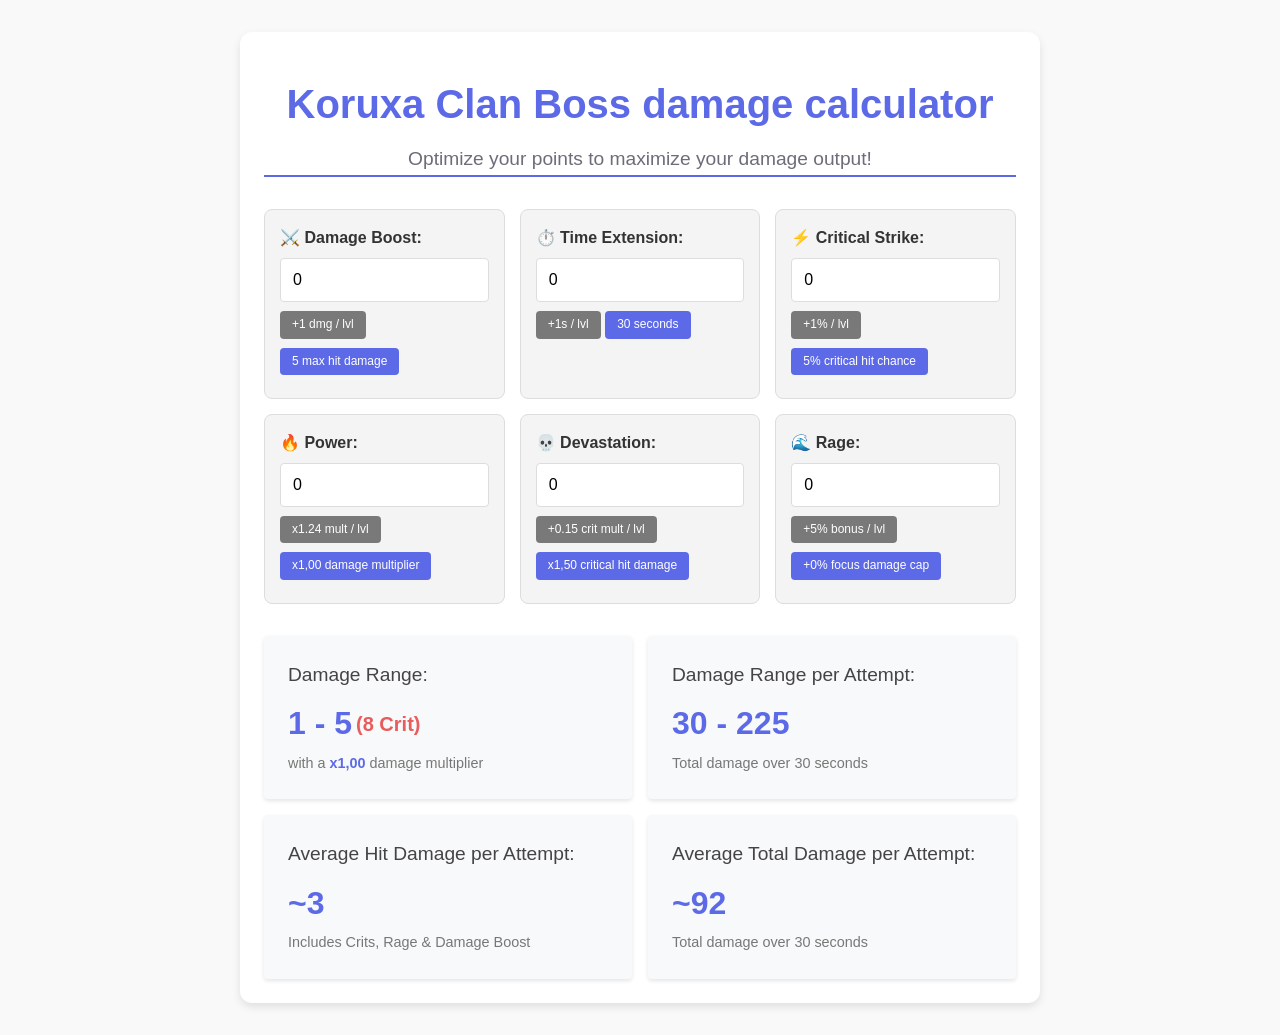
==== index.html @ ac02713d "v1.4" ====
<!DOCTYPE html>
<html lang="fr">

<head>
    <meta charset="UTF-8">
    <meta name="viewport" content="width=device-width, initial-scale=1.0">
    <title>Koruxa Clan Boss Damage Calculator</title>
    <link rel="stylesheet" href="./assets/css/calculator.css">
</head>

<body>
    <div class="container">
        <header>
            <h1>Koruxa Clan Boss damage calculator</h1>
            <p class="subtitle">Optimize your points to maximize your damage output!</p>
        </header>

        <div class="stat-grid">
            <div class="stat-card">
                <label>⚔️ Damage Boost:</label>
                <input type="number" id="lvlDamage" value="0" min="0" step="1">
                <div class="label white">+1 dmg / lvl</div>
                <div class="label" id="boostValue"></div>
            </div>
            <div class="stat-card">
                <label>⏱️ Time Extension:</label>
                <input type="number" id="lvlTime" value="0" min="0" max="30" step="1">
                <div class="label white">+1s / lvl </div>
                <div class="label" id="timeValue"></div>
            </div>
            <div class="stat-card">
                <label>⚡ Critical Strike:</label>
                <input type="number" id="lvlCrit" value="0" min="0" max="25" step="1">
                <div class="label white">+1% / lvl</div>
                <div class="label" id="critValue"></div>
            </div>
            <div class="stat-card">
                <label>🔥 Power:</label>
                <input type="number" id="lvlPower" value="0" min="0" step="1">
                <div class="label white">x1.24 mult / lvl</div>
                <div class="label" id="powerValue"></div>
            </div>
            <div class="stat-card">
                <label>💀 Devastation:</label>
                <input type="number" id="lvlDevastation" value="0" min="0" max="20" step="1">
                <div class="label white">+0.15 crit mult / lvl</div>
                <div class="label" id="devastationValue"></div>
            </div>
            <div class="stat-card">
                <label>🌊 Rage:</label>
                <input type="number" id="lvlRage" value="0" min="0" max="15" step="1">
                <div class="label white">+5% bonus / lvl</div>
                <div class="label" id="rageValue"></div>
            </div>
        </div>

        <div class="result-container">
            <div class="result-box">
                <div class="result-title">Damage Range:</div>
                <div class="result-value" id="rangeHitValue">0</div>
                <div class="info-text" id="rangeHitDesc"></div>
            </div>

            <div class="result-box">
                <div class="result-title">Damage Range per Attempt:</div>
                <div class="result-value" id="rangeAttemptValue">0</div>
                <div class="info-text">Total damage over <span id="combatDuration">30</span> seconds</div>
            </div>

            <div class="result-box">
                <div class="result-title">Average Hit Damage per Attempt:</div>
                <div class="result-value" id="avgHitValue">0</div>
                <p class="info-text red">Includes Crits, Rage & Damage Boost</p>
            </div>

            <div class="result-box">
                <div class="result-title">Average Total Damage per Attempt:</div>
                <div class="result-value" id="avgAttemptValue">0</div>
                <div class="info-text">Total damage over <span id="combatDuration2">30</span> seconds</div>
            </div>
        </div>
    </div>

    <script src="./assets/js/boss.js" type="text/javascript"></script>
</body>

</html>
---- assets/css/calculator.css ----
:root {
    --primary-color: #5d6ae7;
    --secondary-color: #f0f4ff;
    --text-color: #333;
    --background-color: #f9f9f9;
}

* {
    margin: 0;
    padding: 0;
    box-sizing: border-box;
    font-family: 'Segoe UI', Tahoma, Geneva, Verdana, sans-serif;
}

body {
    background-color: var(--background-color);
    color: var(--text-color);
    line-height: 1.6;
    padding: 2rem;
}

.container {
    max-width: 800px;
    margin: 0 auto;
    padding: 1.5rem;
    background-color: white;
    box-shadow: 0 4px 8px rgba(0, 0, 0, 0.1);
    border-radius: 12px;
}

header {
    text-align: center;
    margin-bottom: 2rem;
    padding-top: 1rem;
    border-bottom: 2px solid var(--primary-color);
}

h1 {
    font-size: 2.5rem;
    margin-bottom: 0.5rem;
    color: var(--primary-color);
    font-weight: 700;
}

.subtitle {
    font-size: 1.2rem;
    color: #6c6d79;
    margin-bottom: 1rem;
    max-width: 500px;
    margin: 0 auto;
}

.input-group {
    display: flex;
    flex-wrap: wrap;
    gap: 1rem;
    margin-bottom: 2rem;
}

.input-container {
    flex: 1 1 300px;
    position: relative;
}

label {
    display: block;
    margin-bottom: 0.5rem;
    font-weight: 600;
}

input[type="number"] {
    width: 100%;
    padding: 0.75rem;
    border-radius: 4px;
    margin-bottom: 0.5rem;
    border: 1px solid #ddd;
    box-sizing: border-box;
    font-size: 1rem;
}

input[type="number"]:focus {
    outline: none;
    border-color: var(--primary-color);
    box-shadow: 0 0 0 2px rgba(93, 109, 237, 0.2);
}

.label {
    display: inline-flex;
    padding: 0.25rem 0.75rem;
    border-radius: 4px;
    margin-bottom: 0.5rem;
    background: #5d6ae7;
    box-sizing: border-box;
    font-size: .75rem;
    color: white;
}

.label.white {
    background: rgb(0 0 0 / 50%);
}

.marked {
    display: block;
    font-weight: bold;
    color: #5d6ae7;
}

.marked.small {
    font-size: 1.25rem;
    font-weight: bold;
}

.red {
    color: rgb(231, 93, 93);
}

.slider-container {
    display: flex;
    align-items: center;
    gap: 0.5rem;
    margin-bottom: 1rem;
}

.slider-value {
    font-size: 0.9rem;
    color: #777;
}

input[type="range"] {
    width: 100%;
    height: 5px;
    border-radius: 4px;
    background-color: var(--primary-color);
    box-sizing: border-box;
    position: relative;
    outline: none;
}

input[type="range"]::-webkit-slider-thumb {
    width: 10px;
    height: 10px;
    border-radius: 50%;
    background-color: white;
    box-shadow: 0 0 4px rgba(0, 0, 0, 0.2);
    cursor: pointer;
    position: relative;
}

input[type="range"]::-webkit-slider-thumb::after {
    content: '';
    position: absolute;
    top: -5px;
    left: -5px;
    width: 10px;
    height: 10px;
    border-radius: 50%;
    background-color: var(--primary-color);
    box-shadow: inset 0 0 4px rgba(0, 0, 0, 0.2);
}

input[type="range"]::-moz-range-thumb {
    width: 10px;
    height: 10px;
    border-radius: 50%;
    background-color: white;
    box-shadow: 0 0 4px rgba(0, 0, 0, 0.2);
    cursor: pointer;
}

input[type="range"]::-ms-thumb {
    width: 10px;
    height: 10px;
    border-radius: 50%;
    background-color: white;
    box-shadow: 0 0 4px rgba(0, 0, 0, 0.2);
    cursor: pointer;
}

.result-container {
    display: flex;
    flex-wrap: wrap;
    gap: 1rem;
    margin-top: 2rem;
}

.result-box {
    background-color: #f8f9fa;
    border-radius: 4px;
    padding: 1.5rem;
    box-shadow: 0 2px 4px rgba(0, 0, 0, 0.1);
    flex: 1 1 300px;
}

.result-title {
    font-size: 1.2rem;
    margin-bottom: 0.5rem;
    color: #444;
}

.result-value {
    display: flex;
    gap: 0.25rem;
    font-size: 2rem;
    font-weight: 600;
    color: var(--primary-color);
    align-items: center;
    flex-wrap: wrap;
}

.info-text {
    display: inline-flex;
    gap: 0.25rem;
    font-size: 0.9rem;
    color: #777;
    flex-direction: row;
    flex-wrap: wrap;
}

.stat-grid {
    display: grid;
    grid-template-columns: repeat(auto-fit, minmax(200px, 1fr));
    gap: 15px;
    margin: 20px 0;
}

.stat-card {
    background: #f4f4f4;
    padding: 15px;
    border-radius: 8px;
    border: 1px solid #ddd;
}

.tab-buttons {}
.tab-buttons .tab-button {}
.tab-buttons .tab-button:hover {}
.tab-buttons .tab-button.active {}
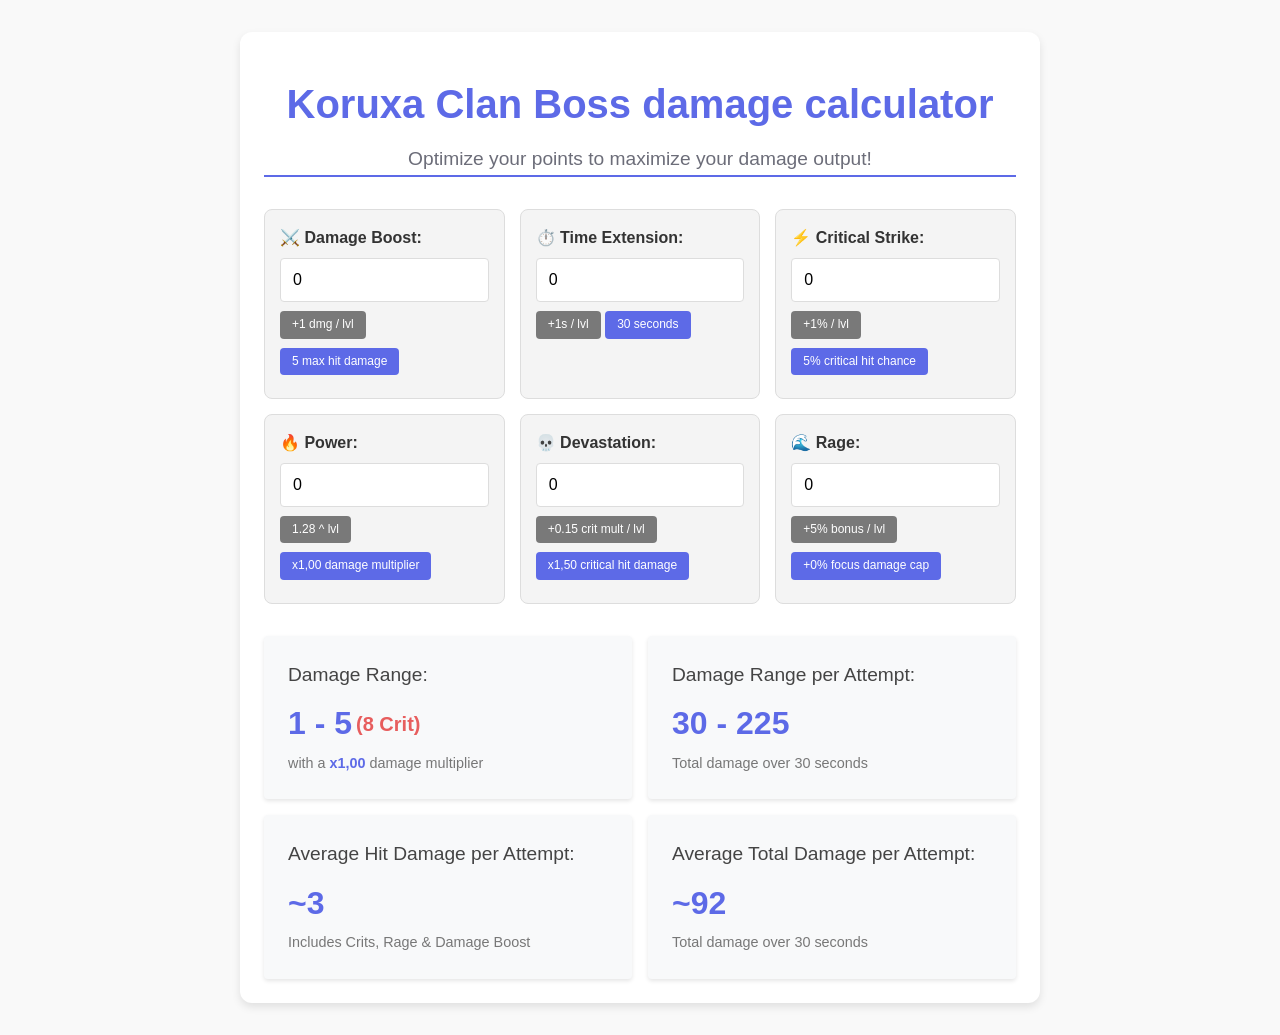
==== commit 69791f0d: "." ====
--- a/index.html
+++ b/index.html
@@ -37,7 +37,7 @@
             <div class="stat-card">
                 <label>🔥 Power:</label>
                 <input type="number" id="lvlPower" value="0" min="0" step="1">
-                <div class="label white">x1.24 mult / lvl</div>
+                <div class="label white">1.28 ^ lvl</div>
                 <div class="label" id="powerValue"></div>
             </div>
             <div class="stat-card">
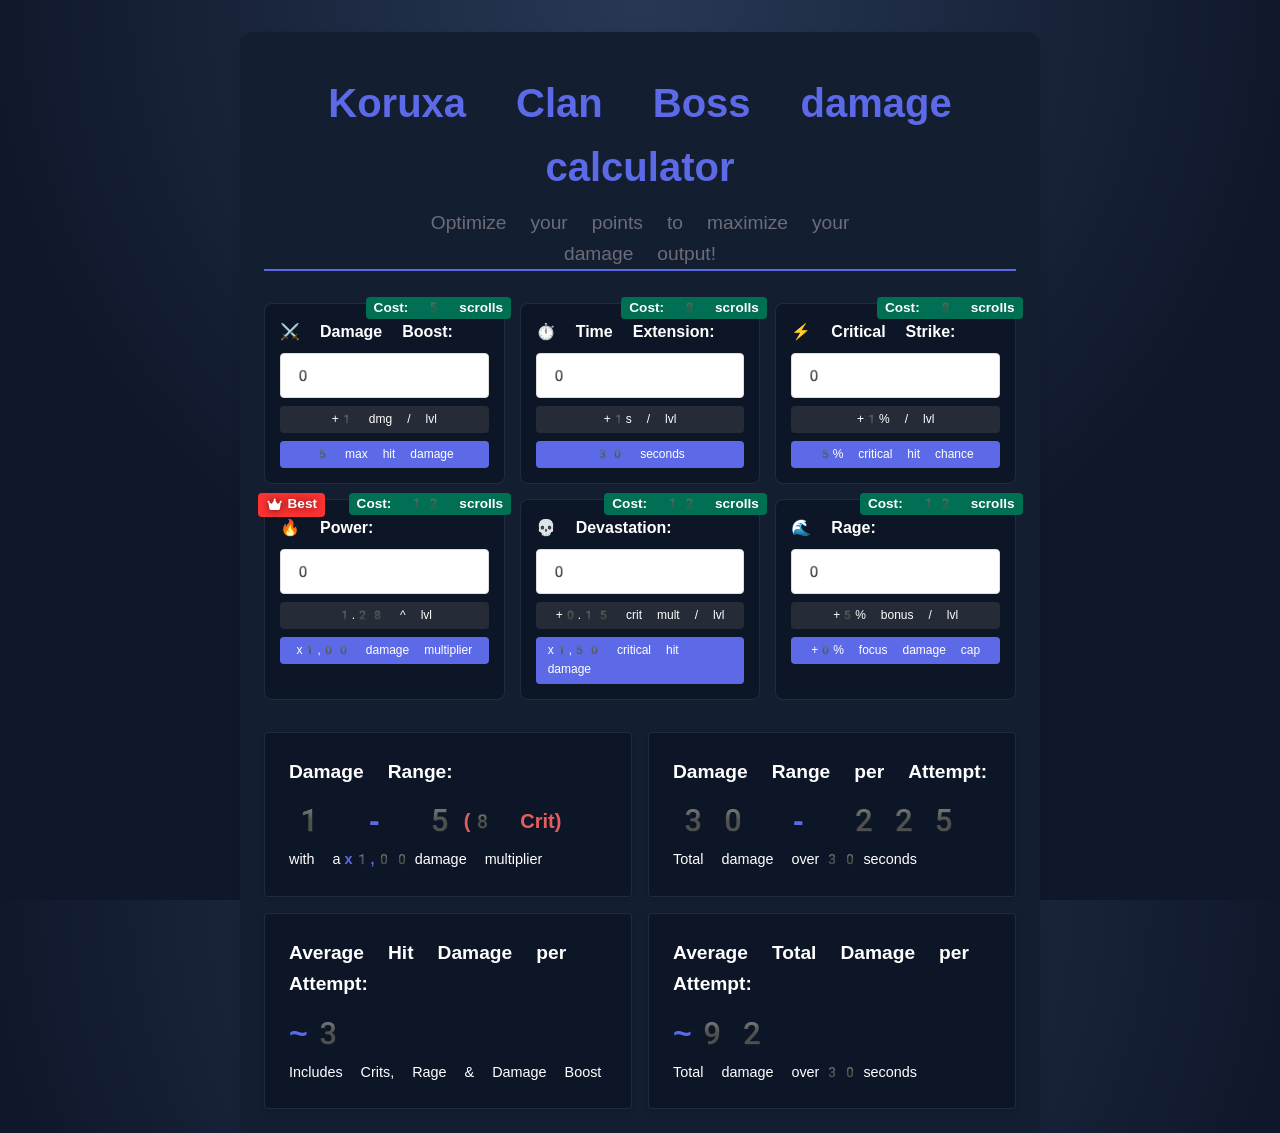
==== commit 5257d440: "update boss helper tool" ====
--- a/index.html
+++ b/index.html
@@ -6,6 +6,7 @@
     <meta name="viewport" content="width=device-width, initial-scale=1.0">
     <title>Koruxa Clan Boss Damage Calculator</title>
     <link rel="stylesheet" href="./assets/css/calculator.css">
+    <link rel="stylesheet" href="https://goldenlys.github.io/Koruxa-Enhancer/assets/css/fa-7.2.0.min.css">
 </head>
 
 <body>
@@ -19,38 +20,57 @@
             <div class="stat-card">
                 <label>⚔️ Damage Boost:</label>
                 <input type="number" id="lvlDamage" value="0" min="0" step="1">
-                <div class="label white">+1 dmg / lvl</div>
-                <div class="label" id="boostValue"></div>
+                <div class="labels">
+                    <div class="label white">+1 dmg / lvl</div>
+                    <div class="label" id="boostValue"></div>
+                    <div class="label green" id="boostCost"></div>
+                </div>
             </div>
             <div class="stat-card">
                 <label>⏱️ Time Extension:</label>
                 <input type="number" id="lvlTime" value="0" min="0" max="30" step="1">
-                <div class="label white">+1s / lvl </div>
-                <div class="label" id="timeValue"></div>
+                <div class="labels">
+                    <div class="label white">+1s / lvl </div>
+                    <div class="label" id="timeValue"></div>
+                    <div class="label green" id="timeCost"></div>
+                </div>
             </div>
             <div class="stat-card">
                 <label>⚡ Critical Strike:</label>
                 <input type="number" id="lvlCrit" value="0" min="0" max="25" step="1">
-                <div class="label white">+1% / lvl</div>
-                <div class="label" id="critValue"></div>
+                <div class="labels">
+                    <div class="label white">+1% / lvl</div>
+                    <div class="label" id="critValue"></div>
+                    <div class="label green" id="critCost"></div>
+                </div>
             </div>
             <div class="stat-card">
                 <label>🔥 Power:</label>
                 <input type="number" id="lvlPower" value="0" min="0" step="1">
-                <div class="label white">1.28 ^ lvl</div>
-                <div class="label" id="powerValue"></div>
+                <div class="labels">
+                    <div class="label white">1.28 ^ lvl</div>
+                    <div class="label" id="powerValue"></div>
+                    <div class="label green" id="powerCost"></div>
+                    <div class="label red"><i class="fas fa-crown"></i> Best</div>
+                </div>
             </div>
             <div class="stat-card">
                 <label>💀 Devastation:</label>
                 <input type="number" id="lvlDevastation" value="0" min="0" max="20" step="1">
-                <div class="label white">+0.15 crit mult / lvl</div>
-                <div class="label" id="devastationValue"></div>
+                <div class="labels">
+                    <div class="label white">+0.15 crit mult / lvl</div>
+                    <div class="label" id="devastationValue"></div>
+                    <div class="label green" id="devastationCost"></div>
+                </div>
             </div>
             <div class="stat-card">
                 <label>🌊 Rage:</label>
                 <input type="number" id="lvlRage" value="0" min="0" max="15" step="1">
-                <div class="label white">+5% bonus / lvl</div>
-                <div class="label" id="rageValue"></div>
+                <div class="labels">
+                    <div class="label white">+5% bonus / lvl</div>
+                    <div class="label" id="rageValue"></div>
+                    <div class="label green" id="rageCost"></div>
+                </div>
             </div>
         </div>
 
--- a/assets/css/calculator.css
+++ b/assets/css/calculator.css
@@ -1,29 +1,39 @@
+@font-face {
+    font-family: 'emoji';
+    src: url('https://goldenlys.github.io/Koruxa-Enhancer/assets/fonts/NotoColorEmoji.ttf') format('truetype');
+}
+
 :root {
     --primary-color: #5d6ae7;
     --secondary-color: #f0f4ff;
-    --text-color: #333;
+    --text-color: #fff;
     --background-color: #f9f9f9;
+    --surface: #131e31;
+    --surface2: rgb(13 22 39);
 }
 
 * {
     margin: 0;
     padding: 0;
     box-sizing: border-box;
-    font-family: 'Segoe UI', Tahoma, Geneva, Verdana, sans-serif;
+    font-family: 'Segoe UI', Tahoma, Geneva, Verdana, 'emoji', sans-serif;
 }
 
 body {
     background-color: var(--background-color);
+    background-image: radial-gradient(circle at top, #283855 0, #0f172a 60%);
     color: var(--text-color);
     line-height: 1.6;
     padding: 2rem;
+    width: 100vw;
+    height: 100vh;
 }
 
 .container {
     max-width: 800px;
     margin: 0 auto;
     padding: 1.5rem;
-    background-color: white;
+    background-color: var(--surface);
     box-shadow: 0 4px 8px rgba(0, 0, 0, 0.1);
     border-radius: 12px;
 }
@@ -84,19 +94,58 @@
     box-shadow: 0 0 0 2px rgba(93, 109, 237, 0.2);
 }
 
+.labels {
+    display: flex;
+    gap: 0.5rem;
+    flex-wrap: wrap;
+}
+
+.labels .label {
+    flex: 1 1 50%;
+}
+
 .label {
     display: inline-flex;
     padding: 0.25rem 0.75rem;
     border-radius: 4px;
-    margin-bottom: 0.5rem;
     background: #5d6ae7;
     box-sizing: border-box;
     font-size: .75rem;
     color: white;
+    justify-content: center;
 }
 
 .label.white {
-    background: rgb(0 0 0 / 50%);
+    background: rgb(107 107 107 / 25%);
+}
+
+.label.green {
+    background: rgb(0 111 83);
+    font-size: 0.85rem;
+    line-height: 0.85rem;
+    padding: 0.25rem 0.5rem;
+    font-weight: 600;
+    position: absolute;
+    top: -7.5px;
+    right: -7.5px;
+}
+
+.label.red {
+    background: rgb(255 51 51);
+    color: white;
+    font-size: 0.85rem;
+    line-height: 0.85rem;
+    padding: 0.25rem 0.5rem;
+    font-weight: 600;
+    text-shadow: 0 0 10px rgb(0 0 0 / 75%);
+    position: absolute;
+    top: -7.5px;
+    left: -7.5px;
+}
+
+.label.red>i {
+    line-height: 1rem;
+    margin-right: 5px;
 }
 
 .marked {
@@ -184,17 +233,19 @@
 }
 
 .result-box {
-    background-color: #f8f9fa;
+    background-color: var(--surface2);
     border-radius: 4px;
     padding: 1.5rem;
     box-shadow: 0 2px 4px rgba(0, 0, 0, 0.1);
+    border: 1px solid rgb(148 163 184 / 15%);
     flex: 1 1 300px;
 }
 
 .result-title {
     font-size: 1.2rem;
-    margin-bottom: 0.5rem;
-    color: #444;
+    font-weight: 600;
+    margin-bottom: 0.5rem;
+    color: var(--text-color);
 }
 
 .result-value {
@@ -211,7 +262,7 @@
     display: inline-flex;
     gap: 0.25rem;
     font-size: 0.9rem;
-    color: #777;
+    color: var(--text-color);
     flex-direction: row;
     flex-wrap: wrap;
 }
@@ -224,13 +275,16 @@
 }
 
 .stat-card {
-    background: #f4f4f4;
+    position: relative;
+    background: var(--surface2);
     padding: 15px;
     border-radius: 8px;
-    border: 1px solid #ddd;
-}
-
+    border: 1px solid rgb(148 163 184 / 15%);
+}
+
+/*
 .tab-buttons {}
 .tab-buttons .tab-button {}
 .tab-buttons .tab-button:hover {}
-.tab-buttons .tab-button.active {}+.tab-buttons .tab-button.active {}
+*/
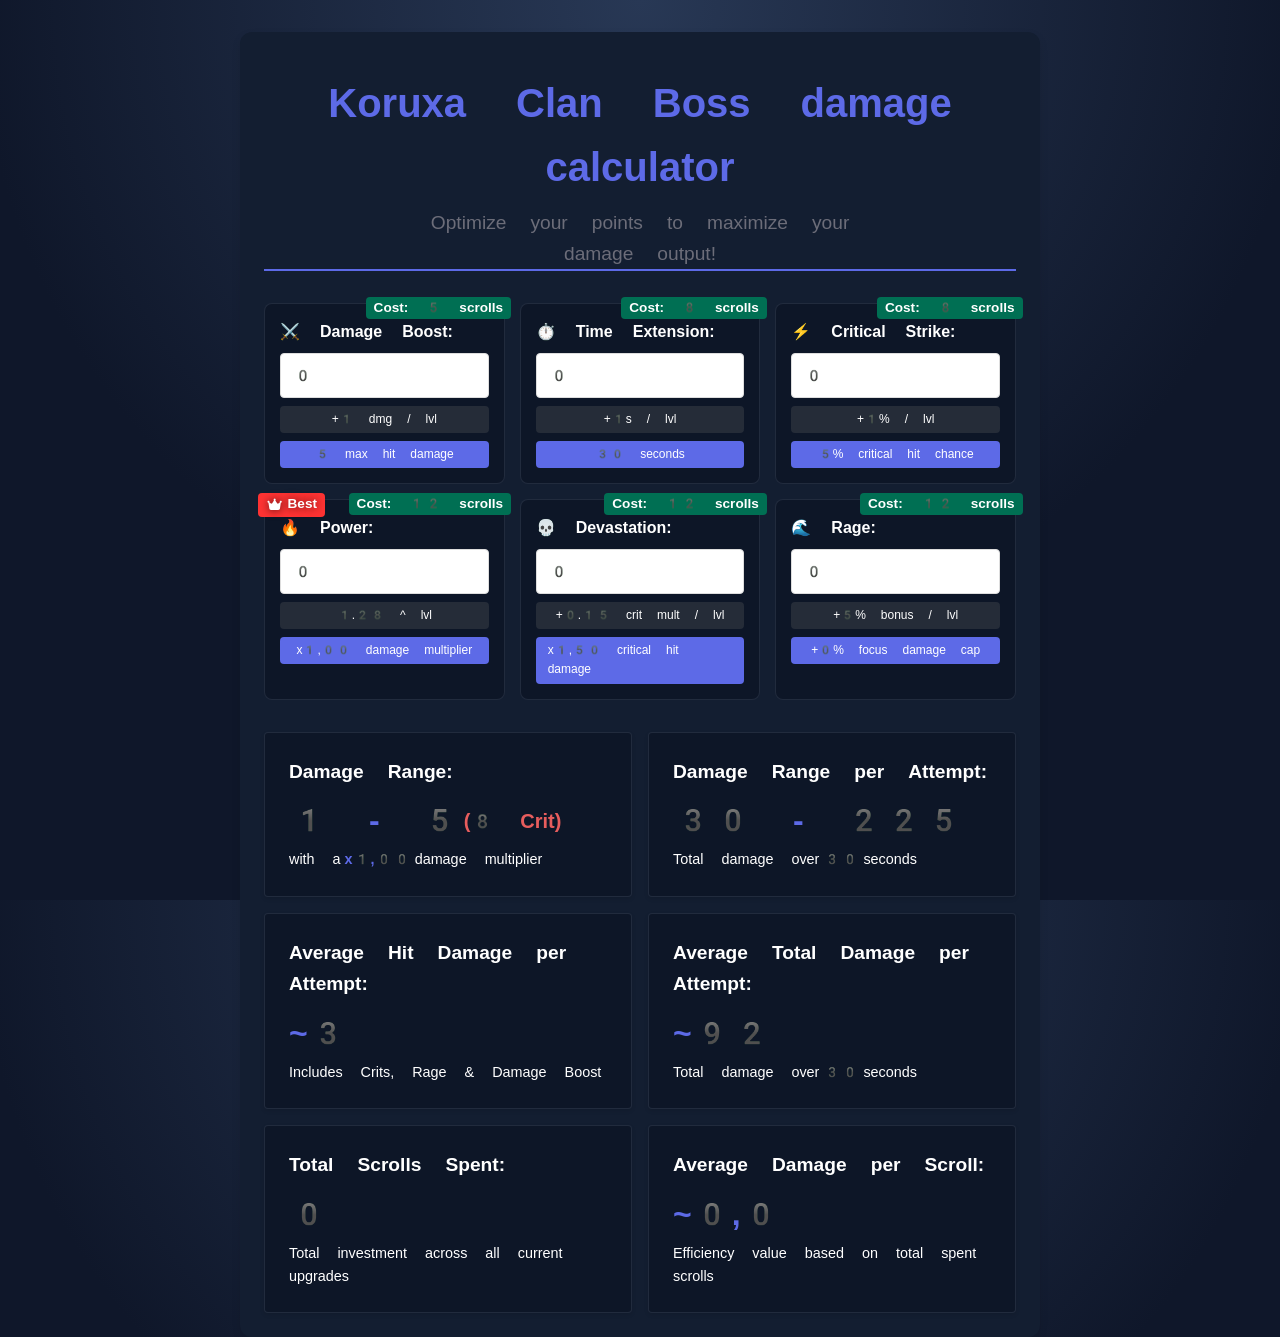
==== commit eb767517: "lol" ====
--- a/index.html
+++ b/index.html
@@ -98,6 +98,18 @@
                 <div class="result-value" id="avgAttemptValue">0</div>
                 <div class="info-text">Total damage over <span id="combatDuration2">30</span> seconds</div>
             </div>
+
+            <div class="result-box">
+                <div class="result-title">Total Scrolls Spent:</div>
+                <div class="result-value" id="totalScrollsSpent">0</div>
+                <p class="info-text red">Total investment across all current upgrades</p>
+            </div>
+
+            <div class="result-box">
+                <div class="result-title">Average Damage per Scroll:</div>
+                <div class="result-value" id="avgDpsPerScroll">0</div>
+                <div class="info-text">Efficiency value based on total spent scrolls</div>
+            </div>
         </div>
     </div>
 
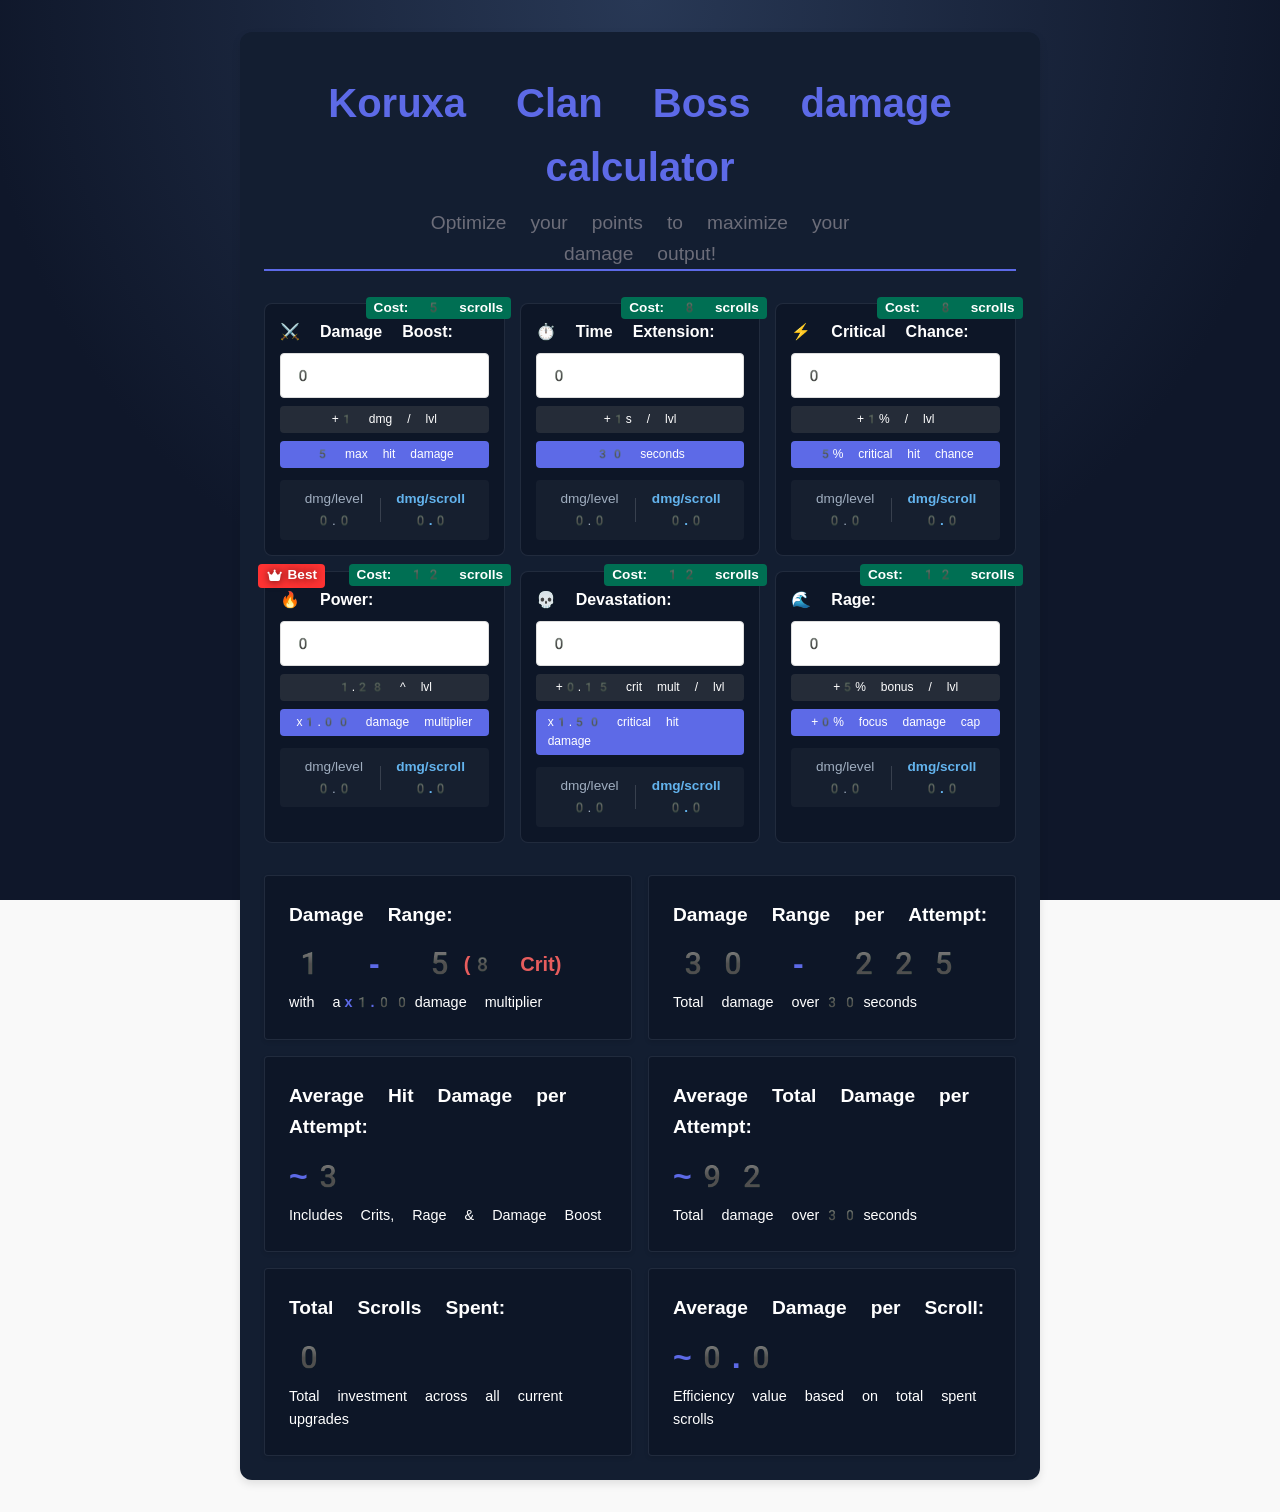
==== commit 39a290bd: "update boss tool" ====
--- a/index.html
+++ b/index.html
@@ -24,6 +24,12 @@
                     <div class="label white">+1 dmg / lvl</div>
                     <div class="label" id="boostValue"></div>
                     <div class="label green" id="boostCost"></div>
+
+                    <div class="efficiency-row">
+                        <span id="boostAvgDmgPerLevel"></span>
+                        <div class="divider"></div>
+                        <span id="boostDmgPerScroll" class="text-highlight"></span>
+                    </div>
                 </div>
             </div>
             <div class="stat-card">
@@ -33,25 +39,43 @@
                     <div class="label white">+1s / lvl </div>
                     <div class="label" id="timeValue"></div>
                     <div class="label green" id="timeCost"></div>
+                    
+                    <div class="efficiency-row">
+                        <span id="timeAvgDmgPerLevel"></span>
+                        <div class="divider"></div>
+                        <span id="timeDmgPerScroll" class="text-highlight"></span>
+                    </div>
                 </div>
             </div>
             <div class="stat-card">
-                <label>⚡ Critical Strike:</label>
+                <label>⚡ Critical Chance:</label>
                 <input type="number" id="lvlCrit" value="0" min="0" max="25" step="1">
                 <div class="labels">
                     <div class="label white">+1% / lvl</div>
                     <div class="label" id="critValue"></div>
                     <div class="label green" id="critCost"></div>
+                    
+                    <div class="efficiency-row">
+                        <span id="critAvgDmgPerLevel"></span>
+                        <div class="divider"></div>
+                        <span id="critDmgPerScroll" class="text-highlight"></span>
+                    </div>
                 </div>
             </div>
             <div class="stat-card">
                 <label>🔥 Power:</label>
                 <input type="number" id="lvlPower" value="0" min="0" step="1">
                 <div class="labels">
+                    <div class="label red"><i class="fas fa-crown"></i> Best</div>
                     <div class="label white">1.28 ^ lvl</div>
                     <div class="label" id="powerValue"></div>
                     <div class="label green" id="powerCost"></div>
-                    <div class="label red"><i class="fas fa-crown"></i> Best</div>
+                    
+                    <div class="efficiency-row">
+                        <span id="powerAvgDmgPerLevel"></span>
+                        <div class="divider"></div>
+                        <span id="powerDmgPerScroll" class="text-highlight"></span>
+                    </div>
                 </div>
             </div>
             <div class="stat-card">
@@ -61,6 +85,12 @@
                     <div class="label white">+0.15 crit mult / lvl</div>
                     <div class="label" id="devastationValue"></div>
                     <div class="label green" id="devastationCost"></div>
+
+                    <div class="efficiency-row">
+                        <span id="devastationAvgDmgPerLevel"></span>
+                        <div class="divider"></div>
+                        <span id="devastationDmgPerScroll" class="text-highlight"></span>
+                    </div>
                 </div>
             </div>
             <div class="stat-card">
@@ -70,6 +100,12 @@
                     <div class="label white">+5% bonus / lvl</div>
                     <div class="label" id="rageValue"></div>
                     <div class="label green" id="rageCost"></div>
+
+                    <div class="efficiency-row">
+                        <span id="rageAvgDmgPerLevel"></span>
+                        <div class="divider"></div>
+                        <span id="rageDmgPerScroll" class="text-highlight"></span>
+                    </div>
                 </div>
             </div>
         </div>
--- a/assets/css/calculator.css
+++ b/assets/css/calculator.css
@@ -22,11 +22,12 @@
 body {
     background-color: var(--background-color);
     background-image: radial-gradient(circle at top, #283855 0, #0f172a 60%);
+    background-attachment: fixed;
     color: var(--text-color);
     line-height: 1.6;
     padding: 2rem;
     width: 100vw;
-    height: 100vh;
+    min-height: 100vh;
 }
 
 .container {
@@ -282,6 +283,30 @@
     border: 1px solid rgb(148 163 184 / 15%);
 }
 
+.efficiency-row {
+    display: flex;
+    justify-content: space-around;
+    align-items: center;
+    text-align: center;
+    font-size: 0.85rem;
+    padding: 8px;
+    background: rgba(255, 255, 255, 0.04);
+    border-radius: 4px;
+    color: #a0aec0;
+    margin-top: 4px;
+}
+
+.efficiency-row .divider {
+    width: 1px;
+    height: 24px;
+    background: rgba(255, 255, 255, 0.15);
+}
+
+.text-highlight {
+    color: #63b3ed;
+    font-weight: bold;
+}
+
 /*
 .tab-buttons {}
 .tab-buttons .tab-button {}
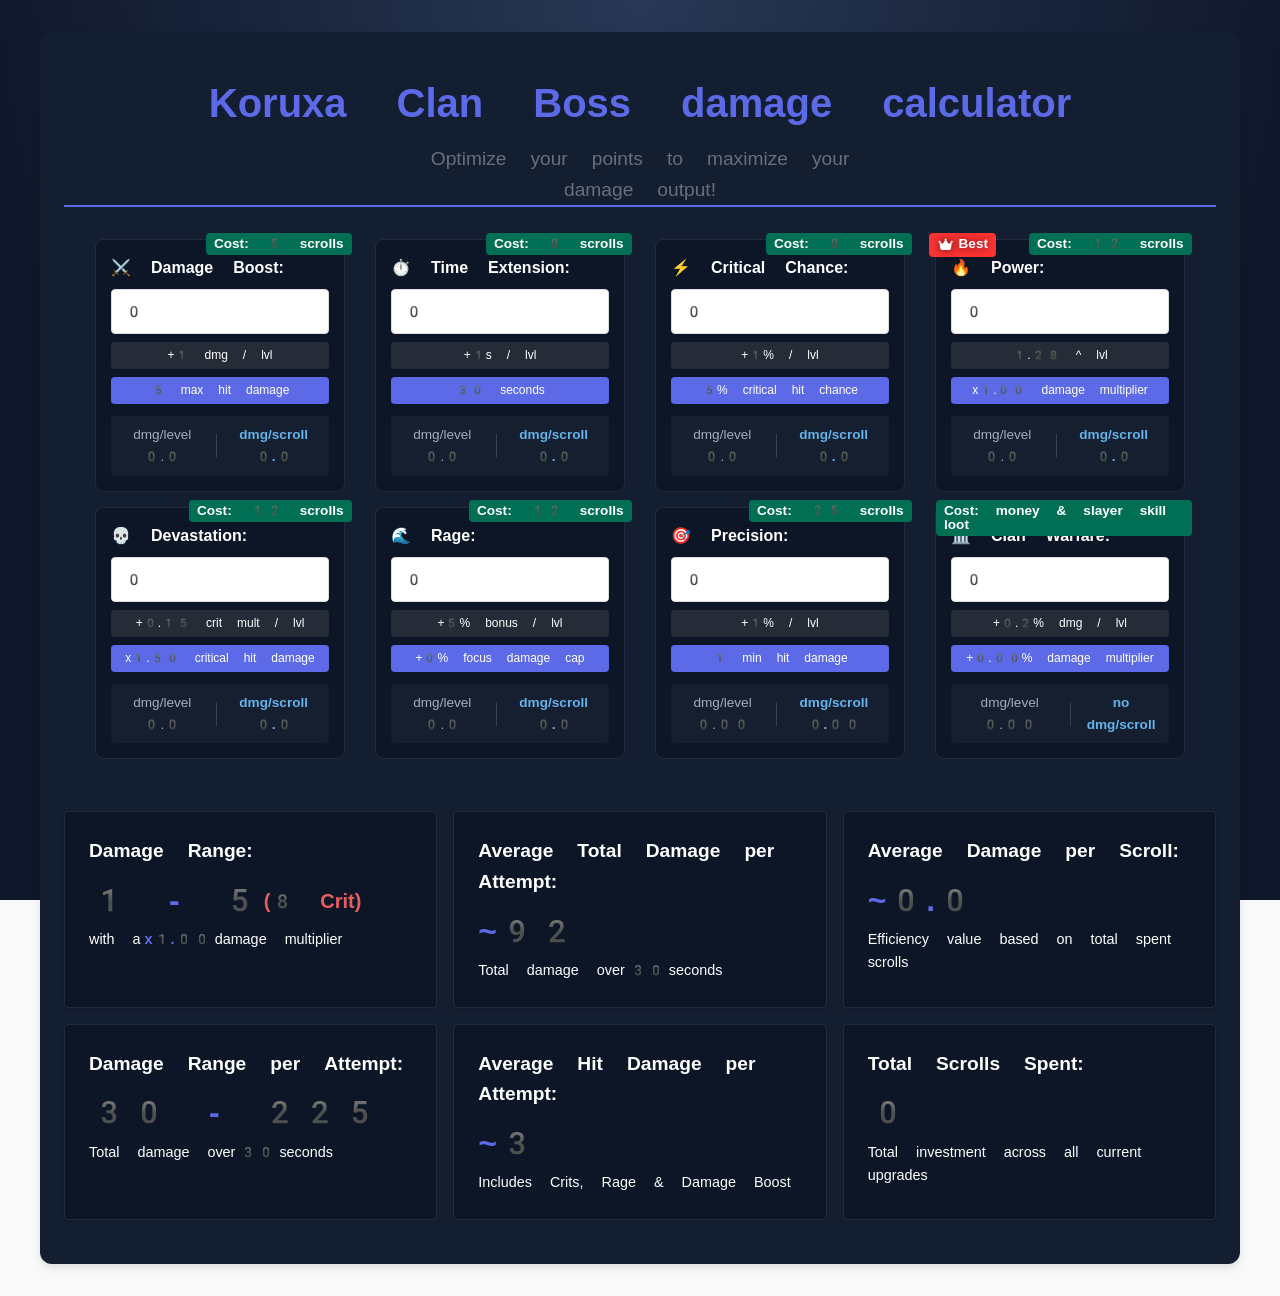
==== commit b389aceb: "Added 2 new bonuses to boss  tool" ====
--- a/index.html
+++ b/index.html
@@ -39,7 +39,7 @@
                     <div class="label white">+1s / lvl </div>
                     <div class="label" id="timeValue"></div>
                     <div class="label green" id="timeCost"></div>
-                    
+
                     <div class="efficiency-row">
                         <span id="timeAvgDmgPerLevel"></span>
                         <div class="divider"></div>
@@ -54,7 +54,7 @@
                     <div class="label white">+1% / lvl</div>
                     <div class="label" id="critValue"></div>
                     <div class="label green" id="critCost"></div>
-                    
+
                     <div class="efficiency-row">
                         <span id="critAvgDmgPerLevel"></span>
                         <div class="divider"></div>
@@ -70,7 +70,7 @@
                     <div class="label white">1.28 ^ lvl</div>
                     <div class="label" id="powerValue"></div>
                     <div class="label green" id="powerCost"></div>
-                    
+
                     <div class="efficiency-row">
                         <span id="powerAvgDmgPerLevel"></span>
                         <div class="divider"></div>
@@ -108,47 +108,78 @@
                     </div>
                 </div>
             </div>
+            <div class="stat-card">
+                <label>🎯 Precision:</label>
+                <input type="number" id="lvlPrecision" value="0" min="0" max="40" step="1">
+                <div class="labels">
+                    <div class="label white">+1% / lvl </div>
+                    <div class="label" id="precisionValue"></div>
+                    <div class="label green" id="precisionCost"></div>
+
+                    <div class="efficiency-row">
+                        <span id="precisionAvgDmgPerLevel"></span>
+                        <div class="divider"></div>
+                        <span id="precisionDmgPerScroll" class="text-highlight"></span>
+                    </div>
+                </div>
+            </div>
+            <div class="stat-card">
+                <label>🏛️ Clan Warfare:</label>
+                <input type="number" id="lvlClanWarfare" value="0" min="0" max="50" step="1">
+                <div class="labels">
+                    <div class="label white">+0.2% dmg / lvl</div>
+                    <div class="label" id="instituteWarfareValue"></div>
+                    <div class="label green" id="instituteWarfareCost"></div>
+
+                    <div class="efficiency-row">
+                        <span id="instituteWarfareAvgDmgPerLevel"></span>
+                        <div class="divider"></div>
+                        <span id="instituteWarfareDmgPerScroll" class="text-highlight"></span>
+                    </div>
+                </div>
+            </div>
         </div>
+        <div class="stat-grid">
+            <div class="result-container">
+                <div class="result-box">
+                    <div class="result-title">Damage Range:</div>
+                    <div class="result-value" id="rangeHitValue">0</div>
+                    <div class="info-text" id="rangeHitDesc"></div>
+                </div>
 
-        <div class="result-container">
-            <div class="result-box">
-                <div class="result-title">Damage Range:</div>
-                <div class="result-value" id="rangeHitValue">0</div>
-                <div class="info-text" id="rangeHitDesc"></div>
-            </div>
+                <div class="result-box">
+                    <div class="result-title">Average Total Damage per Attempt:</div>
+                    <div class="result-value" id="avgAttemptValue">0</div>
+                    <div class="info-text">Total damage over <span id="combatDuration2">30</span> seconds</div>
+                </div>
 
-            <div class="result-box">
-                <div class="result-title">Damage Range per Attempt:</div>
-                <div class="result-value" id="rangeAttemptValue">0</div>
-                <div class="info-text">Total damage over <span id="combatDuration">30</span> seconds</div>
-            </div>
+                <div class="result-box">
+                    <div class="result-title">Average Damage per Scroll:</div>
+                    <div class="result-value" id="avgDpsPerScroll">0</div>
+                    <div class="info-text">Efficiency value based on total spent scrolls</div>
+                </div>
 
-            <div class="result-box">
-                <div class="result-title">Average Hit Damage per Attempt:</div>
-                <div class="result-value" id="avgHitValue">0</div>
-                <p class="info-text red">Includes Crits, Rage & Damage Boost</p>
-            </div>
+                <div class="result-box">
+                    <div class="result-title">Damage Range per Attempt:</div>
+                    <div class="result-value" id="rangeAttemptValue">0</div>
+                    <div class="info-text">Total damage over <span id="combatDuration">30</span> seconds</div>
+                </div>
 
-            <div class="result-box">
-                <div class="result-title">Average Total Damage per Attempt:</div>
-                <div class="result-value" id="avgAttemptValue">0</div>
-                <div class="info-text">Total damage over <span id="combatDuration2">30</span> seconds</div>
-            </div>
+                <div class="result-box">
+                    <div class="result-title">Average Hit Damage per Attempt:</div>
+                    <div class="result-value" id="avgHitValue">0</div>
+                    <p class="info-text red">Includes Crits, Rage & Damage Boost</p>
+                </div>
 
-            <div class="result-box">
-                <div class="result-title">Total Scrolls Spent:</div>
-                <div class="result-value" id="totalScrollsSpent">0</div>
-                <p class="info-text red">Total investment across all current upgrades</p>
-            </div>
+                <div class="result-box">
+                    <div class="result-title">Total Scrolls Spent:</div>
+                    <div class="result-value" id="totalScrollsSpent">0</div>
+                    <p class="info-text red">Total investment across all current upgrades</p>
+                </div>
 
-            <div class="result-box">
-                <div class="result-title">Average Damage per Scroll:</div>
-                <div class="result-value" id="avgDpsPerScroll">0</div>
-                <div class="info-text">Efficiency value based on total spent scrolls</div>
             </div>
         </div>
     </div>
-
     <script src="./assets/js/boss.js" type="text/javascript"></script>
 </body>
 
--- a/assets/css/calculator.css
+++ b/assets/css/calculator.css
@@ -31,7 +31,7 @@
 }
 
 .container {
-    max-width: 800px;
+    max-width: 1200px;
     margin: 0 auto;
     padding: 1.5rem;
     background-color: var(--surface);
@@ -269,13 +269,15 @@
 }
 
 .stat-grid {
-    display: grid;
-    grid-template-columns: repeat(auto-fit, minmax(200px, 1fr));
-    gap: 15px;
+    display: flex;
+    flex-wrap: wrap;
+    justify-content: center;
+    gap: 15px 30px;
     margin: 20px 0;
 }
 
 .stat-card {
+    flex: 0 0 250px;
     position: relative;
     background: var(--surface2);
     padding: 15px;
@@ -297,6 +299,7 @@
 }
 
 .efficiency-row .divider {
+    margin: 0 10px;
     width: 1px;
     height: 24px;
     background: rgba(255, 255, 255, 0.15);
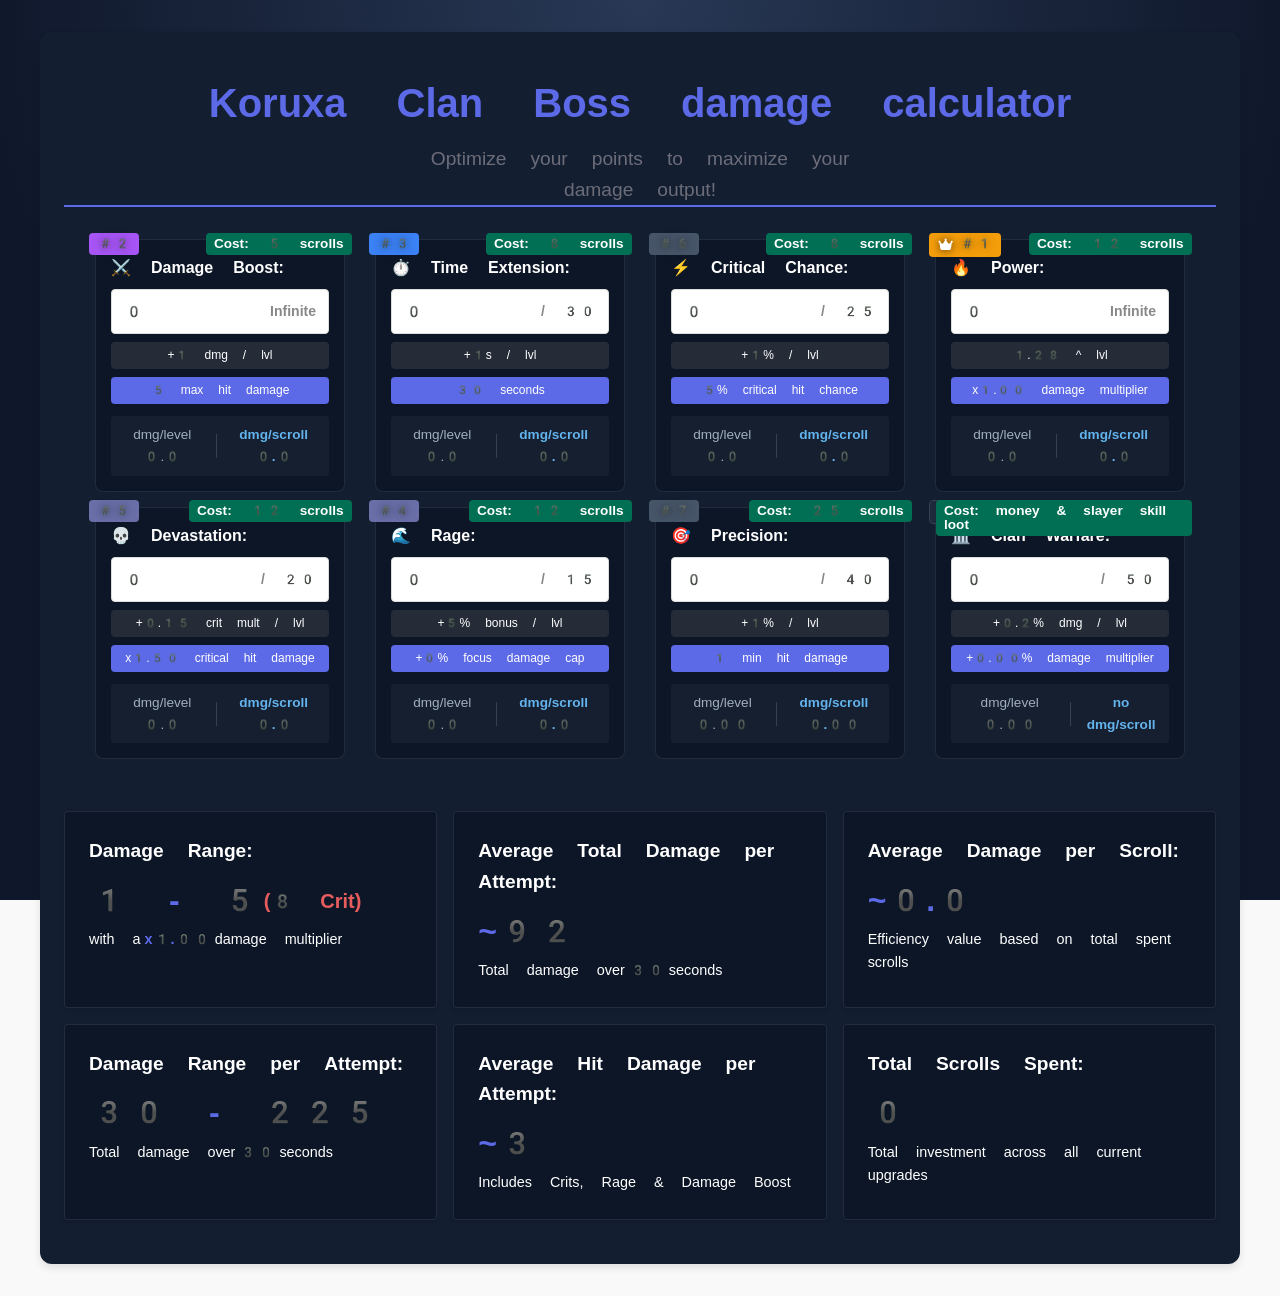
==== commit 4ae6560a: "improved the boss tool yet again" ====
--- a/index.html
+++ b/index.html
@@ -1,5 +1,5 @@
 <!DOCTYPE html>
-<html lang="fr">
+<html lang="en">
 
 <head>
     <meta charset="UTF-8">
@@ -19,8 +19,12 @@
         <div class="stat-grid">
             <div class="stat-card">
                 <label>⚔️ Damage Boost:</label>
-                <input type="number" id="lvlDamage" value="0" min="0" step="1">
-                <div class="labels">
+                <div class="input-wrapper">
+                    <input type="number" id="lvlDamage" value="0" min="0" step="1">
+                    <span class="max-limit">Infinite</span>
+                </div>
+                <div class="labels">
+                    <div class="label rank rank-2"> #2</div>
                     <div class="label white">+1 dmg / lvl</div>
                     <div class="label" id="boostValue"></div>
                     <div class="label green" id="boostCost"></div>
@@ -34,8 +38,12 @@
             </div>
             <div class="stat-card">
                 <label>⏱️ Time Extension:</label>
-                <input type="number" id="lvlTime" value="0" min="0" max="30" step="1">
-                <div class="labels">
+                <div class="input-wrapper">
+                    <input type="number" id="lvlTime" value="0" min="0" max="30" step="1">
+                    <span class="max-limit">/ 30</span>
+                </div>
+                <div class="labels">
+                    <div class="label rank rank-3"> #3</div>
                     <div class="label white">+1s / lvl </div>
                     <div class="label" id="timeValue"></div>
                     <div class="label green" id="timeCost"></div>
@@ -49,8 +57,12 @@
             </div>
             <div class="stat-card">
                 <label>⚡ Critical Chance:</label>
-                <input type="number" id="lvlCrit" value="0" min="0" max="25" step="1">
-                <div class="labels">
+                <div class="input-wrapper">
+                    <input type="number" id="lvlCrit" value="0" min="0" max="25" step="1">
+                    <span class="max-limit">/ 25</span>
+                </div>
+                <div class="labels">
+                    <div class="label rank rank-6"> #6</div>
                     <div class="label white">+1% / lvl</div>
                     <div class="label" id="critValue"></div>
                     <div class="label green" id="critCost"></div>
@@ -64,9 +76,12 @@
             </div>
             <div class="stat-card">
                 <label>🔥 Power:</label>
-                <input type="number" id="lvlPower" value="0" min="0" step="1">
-                <div class="labels">
-                    <div class="label red"><i class="fas fa-crown"></i> Best</div>
+                <div class="input-wrapper">
+                    <input type="number" id="lvlPower" value="0" min="0" step="1">
+                    <span class="max-limit">Infinite</span>
+                </div>
+                <div class="labels">
+                    <div class="label rank rank-1"><i class="fas fa-crown yellow"></i> #1</div>
                     <div class="label white">1.28 ^ lvl</div>
                     <div class="label" id="powerValue"></div>
                     <div class="label green" id="powerCost"></div>
@@ -80,8 +95,12 @@
             </div>
             <div class="stat-card">
                 <label>💀 Devastation:</label>
-                <input type="number" id="lvlDevastation" value="0" min="0" max="20" step="1">
-                <div class="labels">
+                <div class="input-wrapper">
+                    <input type="number" id="lvlDevastation" value="0" min="0" max="20" step="1">
+                    <span class="max-limit">/ 20</span>
+                </div>
+                <div class="labels">
+                    <div class="label rank rank-5"> #5</div>
                     <div class="label white">+0.15 crit mult / lvl</div>
                     <div class="label" id="devastationValue"></div>
                     <div class="label green" id="devastationCost"></div>
@@ -95,8 +114,12 @@
             </div>
             <div class="stat-card">
                 <label>🌊 Rage:</label>
-                <input type="number" id="lvlRage" value="0" min="0" max="15" step="1">
-                <div class="labels">
+                <div class="input-wrapper">
+                    <input type="number" id="lvlRage" value="0" min="0" max="15" step="1">
+                    <span class="max-limit">/ 15</span>
+                </div>
+                <div class="labels">
+                    <div class="label rank rank-4"> #4</div>
                     <div class="label white">+5% bonus / lvl</div>
                     <div class="label" id="rageValue"></div>
                     <div class="label green" id="rageCost"></div>
@@ -110,8 +133,12 @@
             </div>
             <div class="stat-card">
                 <label>🎯 Precision:</label>
-                <input type="number" id="lvlPrecision" value="0" min="0" max="40" step="1">
-                <div class="labels">
+                <div class="input-wrapper">
+                    <input type="number" id="lvlPrecision" value="0" min="0" max="40" step="1">
+                    <span class="max-limit">/ 40</span>
+                </div>
+                <div class="labels">
+                    <div class="label rank rank-7"> #7</div>
                     <div class="label white">+1% / lvl </div>
                     <div class="label" id="precisionValue"></div>
                     <div class="label green" id="precisionCost"></div>
@@ -125,8 +152,12 @@
             </div>
             <div class="stat-card">
                 <label>🏛️ Clan Warfare:</label>
-                <input type="number" id="lvlClanWarfare" value="0" min="0" max="50" step="1">
-                <div class="labels">
+                <div class="input-wrapper">
+                    <input type="number" id="lvlClanWarfare" value="0" min="0" max="50" step="1">
+                    <span class="max-limit">/ 50</span>
+                </div>
+                <div class="labels">
+                    <div class="label rank rank-8"> #8</div>
                     <div class="label white">+0.2% dmg / lvl</div>
                     <div class="label" id="instituteWarfareValue"></div>
                     <div class="label green" id="instituteWarfareCost"></div>
--- a/assets/css/calculator.css
+++ b/assets/css/calculator.css
@@ -61,17 +61,6 @@
     margin: 0 auto;
 }
 
-.input-group {
-    display: flex;
-    flex-wrap: wrap;
-    gap: 1rem;
-    margin-bottom: 2rem;
-}
-
-.input-container {
-    flex: 1 1 300px;
-    position: relative;
-}
 
 label {
     display: block;
@@ -79,20 +68,91 @@
     font-weight: 600;
 }
 
-input[type="number"] {
+input[type="range"] {
+    -webkit-appearance: none;
+    appearance: none;
     width: 100%;
-    padding: 0.75rem;
-    border-radius: 4px;
+    height: 5px;
+    border-radius: 4px;
+    background-color: var(--primary-color);
+    box-sizing: border-box;
+    outline: none;
+}
+
+input[type="range"]::-webkit-slider-thumb {
+    -webkit-appearance: none;
+    appearance: none;
+    width: 12px;
+    height: 12px;
+    border-radius: 50%;
+    background-color: #ffffff;
+    box-shadow: 0 0 4px rgba(0, 0, 0, 0.3);
+    cursor: pointer;
+}
+
+input[type="range"]::-moz-range-thumb {
+    width: 12px;
+    height: 12px;
+    border: none;
+    border-radius: 50%;
+    background-color: #ffffff;
+    box-shadow: 0 0 4px rgba(0, 0, 0, 0.3);
+    cursor: pointer;
+}
+
+.max-limit {
+    position: absolute;
+    right: 12px;
+    font-size: 0.85rem;
+    font-weight: 600;
+    color: var(--primary-color, #64748b);
+    pointer-events: none;
+    user-select: none;
+}
+
+.input-wrapper {
+    position: relative;
+    display: flex;
+    align-items: center;
+    width: 100%;
     margin-bottom: 0.5rem;
     border: 1px solid #ddd;
-    box-sizing: border-box;
-    font-size: 1rem;
-}
-
-input[type="number"]:focus {
-    outline: none;
+    border-radius: 4px;
+    background-color: #ffffff;
+    box-sizing: border-box;
+    transition: border-color 0.2s, box-shadow 0.2s;
+}
+
+.input-wrapper:focus-within {
     border-color: var(--primary-color);
     box-shadow: 0 0 0 2px rgba(93, 109, 237, 0.2);
+}
+
+.input-wrapper input[type="number"] {
+    width: 100%;
+    padding: 0.75rem 3.5rem 0.75rem 0.75rem;
+    border: none;
+    outline: none;
+    background: transparent;
+    font-size: 1rem;
+    box-sizing: border-box;
+    -moz-appearance: textfield;
+}
+
+.input-wrapper input[type="number"]::-webkit-outer-spin-button,
+.input-wrapper input[type="number"]::-webkit-inner-spin-button {
+    -webkit-appearance: none;
+    margin: 0;
+}
+
+.max-limit {
+    position: absolute;
+    right: 0.75rem;
+    font-size: 0.875rem;
+    font-weight: 600;
+    color: #888888;
+    pointer-events: none;
+    user-select: none;
 }
 
 .labels {
@@ -131,8 +191,7 @@
     right: -7.5px;
 }
 
-.label.red {
-    background: rgb(255 51 51);
+.label.rank {
     color: white;
     font-size: 0.85rem;
     line-height: 0.85rem;
@@ -144,7 +203,14 @@
     left: -7.5px;
 }
 
-.label.red>i {
+.rank-1 { background-color: #f59e0b; color: #0f172a; }
+.rank-2 { background-color: #a855f7; color: #ffffff; }
+.rank-3 { background-color: #3b82f6; color: #ffffff; }
+.rank-4, .rank-5 { background-color: #6a6fa9; color: #ffffff; }
+.rank-6, .rank-7 { background-color: #475569; color: #cbd5e1; }
+.rank-8 { background-color: #1e293b; color: #64748b; border: 1px solid #334155; }
+
+.label.rank>i {
     line-height: 1rem;
     margin-right: 5px;
 }
@@ -174,56 +240,6 @@
 .slider-value {
     font-size: 0.9rem;
     color: #777;
-}
-
-input[type="range"] {
-    width: 100%;
-    height: 5px;
-    border-radius: 4px;
-    background-color: var(--primary-color);
-    box-sizing: border-box;
-    position: relative;
-    outline: none;
-}
-
-input[type="range"]::-webkit-slider-thumb {
-    width: 10px;
-    height: 10px;
-    border-radius: 50%;
-    background-color: white;
-    box-shadow: 0 0 4px rgba(0, 0, 0, 0.2);
-    cursor: pointer;
-    position: relative;
-}
-
-input[type="range"]::-webkit-slider-thumb::after {
-    content: '';
-    position: absolute;
-    top: -5px;
-    left: -5px;
-    width: 10px;
-    height: 10px;
-    border-radius: 50%;
-    background-color: var(--primary-color);
-    box-shadow: inset 0 0 4px rgba(0, 0, 0, 0.2);
-}
-
-input[type="range"]::-moz-range-thumb {
-    width: 10px;
-    height: 10px;
-    border-radius: 50%;
-    background-color: white;
-    box-shadow: 0 0 4px rgba(0, 0, 0, 0.2);
-    cursor: pointer;
-}
-
-input[type="range"]::-ms-thumb {
-    width: 10px;
-    height: 10px;
-    border-radius: 50%;
-    background-color: white;
-    box-shadow: 0 0 4px rgba(0, 0, 0, 0.2);
-    cursor: pointer;
 }
 
 .result-container {
